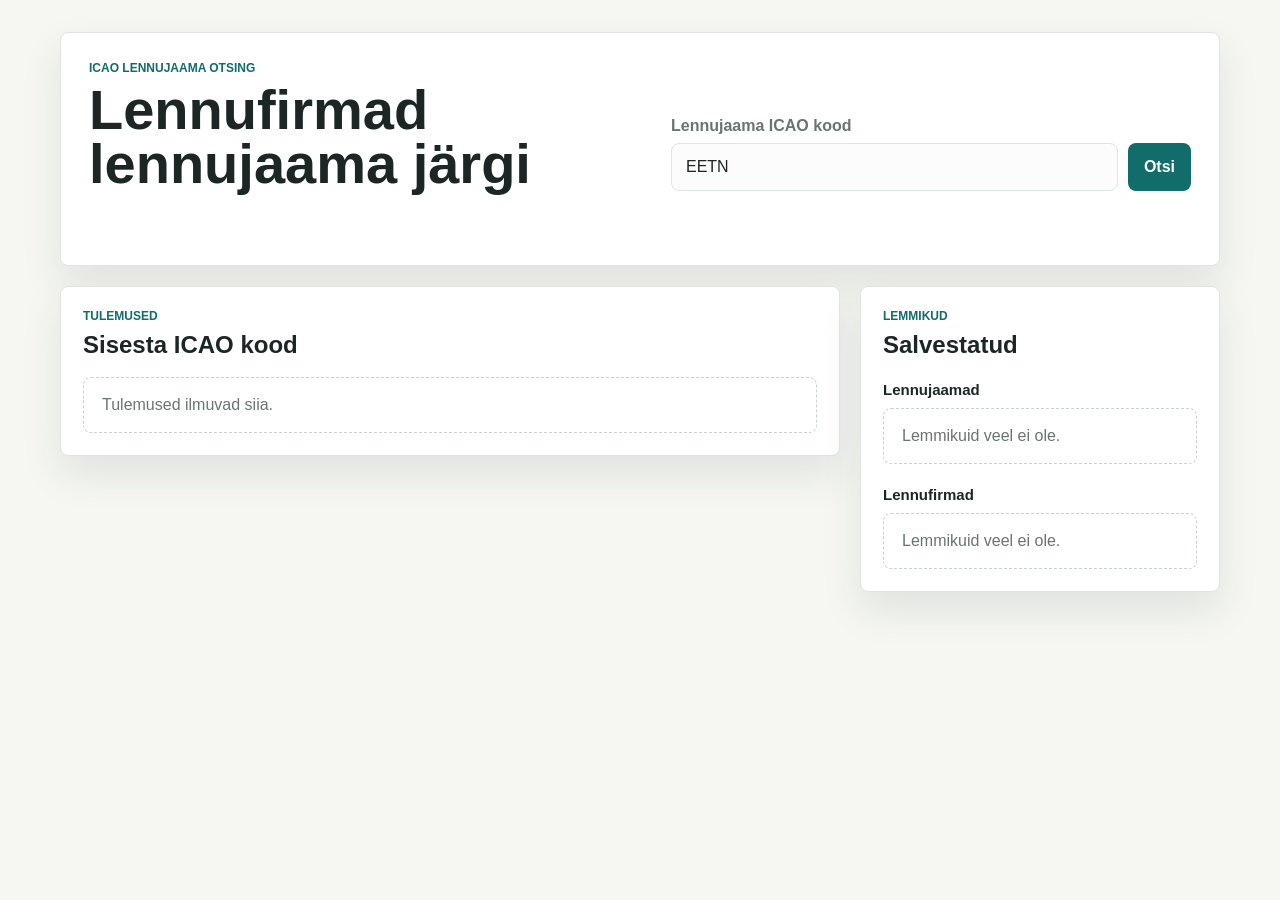
==== index.html @ bd3b9ad5 "UPD" ====
<!doctype html>
<html lang="et">
<head>
    <meta charset="utf-8">
    <meta name="viewport" content="width=device-width, initial-scale=1">
    <title>Lennujaama lennufirmad</title>
    <link rel="stylesheet" href="styles.css">
</head>
<body>
    <main class="app-shell">
        <section class="search-panel">
            <div>
                <p class="eyebrow">ICAO lennujaama otsing</p>
                <h1>Lennufirmad lennujaama järgi</h1>
            </div>

            <form id="searchForm" class="search-form">
                <label for="icaoInput">Lennujaama ICAO kood</label>
                <div class="search-row">
                    <input id="icaoInput" name="icao" type="text" maxlength="4" value="EETN" placeholder="EETN" autocomplete="off" required>
                    <button type="submit">Otsi</button>
                </div>
            </form>

            <div id="status" class="status" role="status"></div>
        </section>

        <section class="content-grid">
            <div class="results-panel">
                <div class="panel-header">
                    <div>
                        <p class="eyebrow">Tulemused</p>
                        <h2 id="airportTitle">Sisesta ICAO kood</h2>
                    </div>
                    <button id="saveAirportBtn" class="secondary hidden" type="button">Salvesta lennujaam</button>
                </div>
                <div id="airlineList" class="airline-list empty-state">Tulemused ilmuvad siia.</div>
            </div>

            <aside class="favorites-panel">
                <div class="panel-header compact">
                    <div>
                        <p class="eyebrow">Lemmikud</p>
                        <h2>Salvestatud</h2>
                    </div>
                </div>

                <h3>Lennujaamad</h3>
                <div id="favoriteAirports" class="favorite-list empty-state">Lemmikuid veel ei ole.</div>

                <h3>Lennufirmad</h3>
                <div id="favoriteAirlines" class="favorite-list empty-state">Lemmikuid veel ei ole.</div>
            </aside>
        </section>
    </main>

    <script src="app.js"></script>
</body>
</html>
---- styles.css ----
:root {
    color-scheme: light;
    --bg: #f6f7f3;
    --panel: #ffffff;
    --ink: #1b2625;
    --muted: #697573;
    --line: #dfe5df;
    --accent: #126c6a;
    --accent-dark: #0b4f4d;
    --warm: #e0a33a;
    --danger: #b64036;
    --shadow: 0 18px 40px rgba(31, 47, 45, 0.10);
}

* {
    box-sizing: border-box;
}

body {
    margin: 0;
    min-height: 100vh;
    background: var(--bg);
    color: var(--ink);
    font-family: Arial, Helvetica, sans-serif;
}

button,
input {
    font: inherit;
}

.app-shell {
    width: min(1160px, calc(100% - 32px));
    margin: 0 auto;
    padding: 32px 0;
}

.search-panel,
.results-panel,
.favorites-panel {
    background: var(--panel);
    border: 1px solid var(--line);
    border-radius: 8px;
    box-shadow: var(--shadow);
}

.search-panel {
    display: grid;
    grid-template-columns: 1fr minmax(320px, 520px);
    gap: 24px;
    align-items: end;
    padding: 28px;
    margin-bottom: 20px;
}

.eyebrow {
    margin: 0 0 8px;
    color: var(--accent);
    font-size: 12px;
    font-weight: 700;
    letter-spacing: 0;
    text-transform: uppercase;
}

h1,
h2,
h3 {
    margin: 0;
}

h1 {
    max-width: 680px;
    font-size: clamp(32px, 7vw, 56px);
    line-height: 0.96;
}

h2 {
    font-size: 24px;
}

h3 {
    margin-top: 22px;
    margin-bottom: 10px;
    font-size: 15px;
}

.search-form label {
    display: block;
    margin-bottom: 8px;
    color: var(--muted);
    font-weight: 700;
}

.search-row {
    display: grid;
    grid-template-columns: 1fr auto;
    gap: 10px;
}

input {
    width: 100%;
    min-height: 48px;
    border: 1px solid var(--line);
    border-radius: 8px;
    padding: 0 14px;
    color: var(--ink);
    background: #fbfcfb;
    text-transform: uppercase;
}

input:focus {
    border-color: var(--accent);
    outline: 3px solid rgba(18, 108, 106, 0.16);
}

button {
    min-height: 44px;
    border: 0;
    border-radius: 8px;
    padding: 0 16px;
    background: var(--accent);
    color: #ffffff;
    font-weight: 700;
    cursor: pointer;
}

button:hover {
    background: var(--accent-dark);
}

button:disabled {
    cursor: not-allowed;
    opacity: 0.55;
}

button.secondary {
    background: #eef5f4;
    color: var(--accent-dark);
    border: 1px solid #cce0df;
}

button.secondary:hover {
    background: #dfeeed;
}

button.ghost {
    min-height: 34px;
    padding: 0 10px;
    background: transparent;
    color: var(--danger);
    border: 1px solid #edd0cd;
}

.status {
    grid-column: 1 / -1;
    min-height: 22px;
    color: var(--muted);
}

.status.error {
    color: var(--danger);
}

.content-grid {
    display: grid;
    grid-template-columns: minmax(0, 1fr) 360px;
    gap: 20px;
    align-items: start;
}

.results-panel,
.favorites-panel {
    padding: 22px;
}

.panel-header {
    display: flex;
    gap: 16px;
    align-items: center;
    justify-content: space-between;
    margin-bottom: 18px;
}

.panel-header.compact {
    margin-bottom: 4px;
}

.airline-list,
.favorite-list {
    display: grid;
    gap: 10px;
}

.airline-card,
.favorite-item {
    display: flex;
    gap: 12px;
    align-items: center;
    justify-content: space-between;
    min-height: 64px;
    padding: 12px;
    border: 1px solid var(--line);
    border-radius: 8px;
    background: #fbfcfb;
}

.airline-main,
.favorite-main {
    min-width: 0;
}

.airline-name,
.favorite-name {
    overflow-wrap: anywhere;
    font-weight: 700;
}

.meta {
    display: flex;
    flex-wrap: wrap;
    gap: 6px;
    margin-top: 7px;
    color: var(--muted);
    font-size: 13px;
}

.tag {
    border-radius: 999px;
    border: 1px solid #d9dfd9;
    padding: 3px 8px;
    background: #ffffff;
}

.empty-state {
    color: var(--muted);
    border: 1px dashed #cad3cc;
    border-radius: 8px;
    padding: 18px;
}

.hidden {
    display: none;
}

@media (max-width: 860px) {
    .search-panel,
    .content-grid {
        grid-template-columns: 1fr;
    }

    .search-panel {
        padding: 22px;
    }
}

@media (max-width: 560px) {
    .app-shell {
        width: min(100% - 20px, 1160px);
        padding: 10px 0;
    }

    .search-row,
    .panel-header,
    .airline-card,
    .favorite-item {
        align-items: stretch;
        flex-direction: column;
    }

    .search-row {
        display: flex;
    }

    button {
        width: 100%;
    }
}
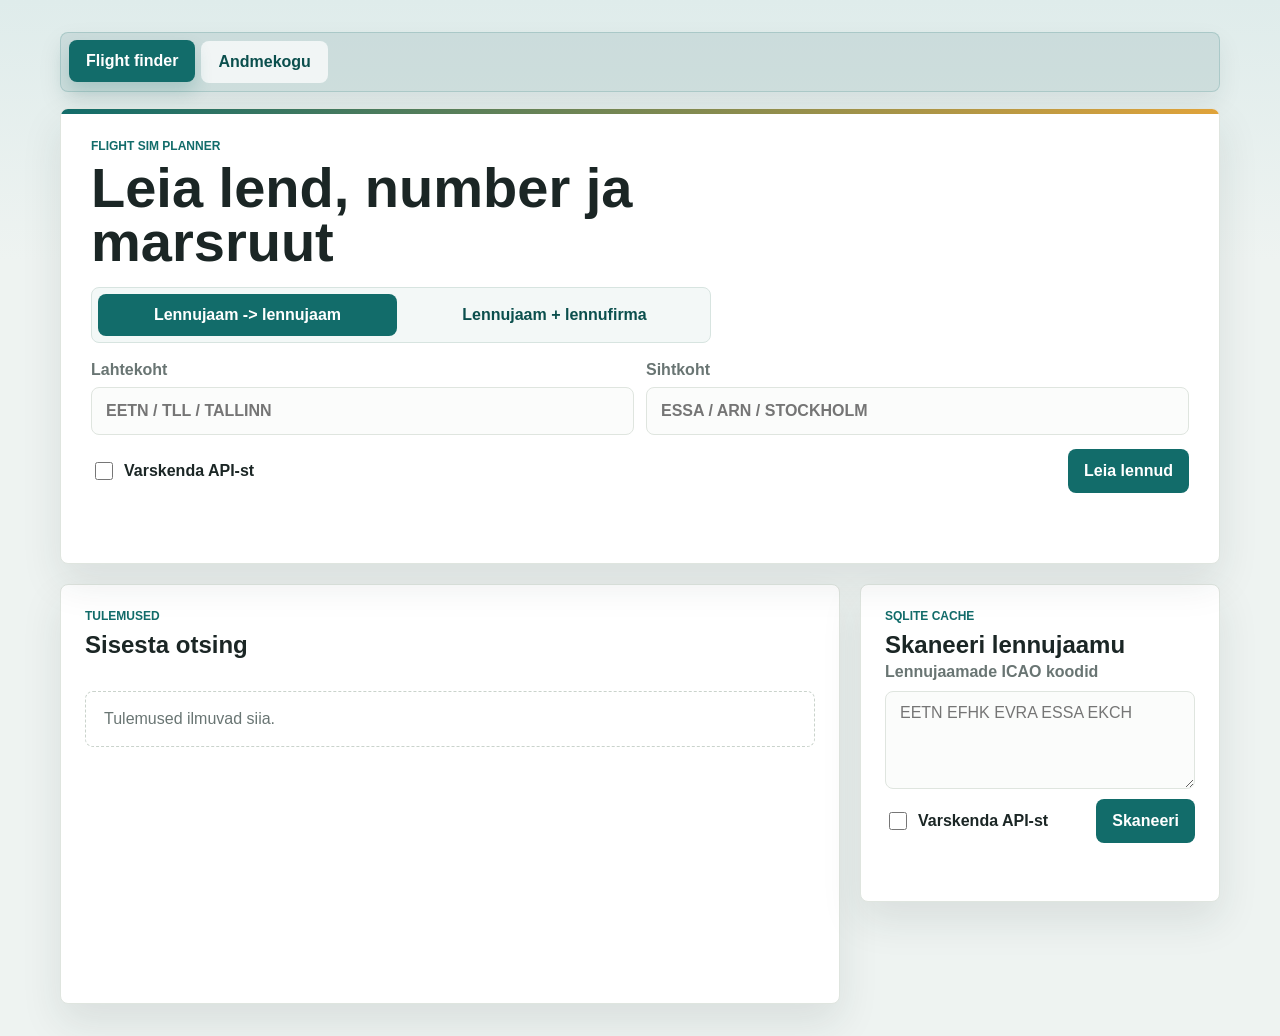
==== commit a953aac4: "UPD2" ====
--- a/index.html
+++ b/index.html
@@ -3,53 +3,115 @@
 <head>
     <meta charset="utf-8">
     <meta name="viewport" content="width=device-width, initial-scale=1">
-    <title>Lennujaama lennufirmad</title>
+    <title>Flight Sim Route Finder</title>
     <link rel="stylesheet" href="styles.css">
 </head>
 <body>
     <main class="app-shell">
-        <section class="search-panel">
-            <div>
-                <p class="eyebrow">ICAO lennujaama otsing</p>
-                <h1>Lennufirmad lennujaama järgi</h1>
+        <nav class="top-nav">
+            <a class="active" href="index.html">Flight finder</a>
+            <a href="airline.html">Andmekogu</a>
+        </nav>
+
+        <section class="planner-hero">
+            <div class="hero-copy">
+                <p class="eyebrow">Flight sim planner</p>
+                <h1>Leia lend, number ja marsruut</h1>
             </div>
 
-            <form id="searchForm" class="search-form">
-                <label for="icaoInput">Lennujaama ICAO kood</label>
-                <div class="search-row">
-                    <input id="icaoInput" name="icao" type="text" maxlength="4" value="EETN" placeholder="EETN" autocomplete="off" required>
-                    <button type="submit">Otsi</button>
+            <div class="mode-tabs" role="tablist" aria-label="Otsinguviis">
+                <button class="mode-tab active" type="button" data-mode="route">Lennujaam -> lennujaam</button>
+                <button class="mode-tab" type="button" data-mode="airline">Lennujaam + lennufirma</button>
+            </div>
+
+            <form id="routeForm" class="planner-form" data-form="route">
+                <div class="field-grid two">
+                    <label>
+                        <span>Lahtekoht</span>
+                        <input id="fromInput" name="from" type="text" placeholder="EETN / TLL / Tallinn" autocomplete="off" required>
+                    </label>
+                    <label>
+                        <span>Sihtkoht</span>
+                        <input id="toInput" name="to" type="text" placeholder="ESSA / ARN / Stockholm" autocomplete="off" required>
+                    </label>
+                </div>
+
+                <div class="form-actions">
+                    <label class="checkbox-row">
+                        <input id="routeRefresh" type="checkbox">
+                        <span>Varskenda API-st</span>
+                    </label>
+                    <button type="submit">Leia lennud</button>
+                </div>
+            </form>
+
+            <form id="airportAirlineForm" class="planner-form hidden" data-form="airline">
+                <div class="field-grid three">
+                    <label>
+                        <span>Lennujaam</span>
+                        <input id="airportInput" name="airport" type="text" placeholder="EETN / TLL / Tallinn" autocomplete="off" required>
+                    </label>
+                    <label>
+                        <span>Lennufirma</span>
+                        <input id="airlineInput" name="airline" type="text" placeholder="BTI / BT / airBaltic" autocomplete="off" required>
+                    </label>
+                    <label>
+                        <span>Suund</span>
+                        <select id="directionInput" name="direction">
+                            <option value="departures">Valjuvad</option>
+                            <option value="arrivals">Saabuvad</option>
+                            <option value="both">Molemad</option>
+                        </select>
+                    </label>
+                </div>
+
+                <div class="form-actions">
+                    <label class="checkbox-row">
+                        <input id="airlineRefresh" type="checkbox">
+                        <span>Varskenda API-st</span>
+                    </label>
+                    <button type="submit">Leia marsruudid</button>
                 </div>
             </form>
 
             <div id="status" class="status" role="status"></div>
         </section>
 
-        <section class="content-grid">
-            <div class="results-panel">
+        <section class="planner-layout">
+            <section class="results-panel planner-results">
                 <div class="panel-header">
                     <div>
                         <p class="eyebrow">Tulemused</p>
-                        <h2 id="airportTitle">Sisesta ICAO kood</h2>
-                    </div>
-                    <button id="saveAirportBtn" class="secondary hidden" type="button">Salvesta lennujaam</button>
-                </div>
-                <div id="airlineList" class="airline-list empty-state">Tulemused ilmuvad siia.</div>
-            </div>
-
-            <aside class="favorites-panel">
-                <div class="panel-header compact">
-                    <div>
-                        <p class="eyebrow">Lemmikud</p>
-                        <h2>Salvestatud</h2>
+                        <h2 id="resultsTitle">Sisesta otsing</h2>
                     </div>
                 </div>
 
-                <h3>Lennujaamad</h3>
-                <div id="favoriteAirports" class="favorite-list empty-state">Lemmikuid veel ei ole.</div>
+                <div id="summaryStats" class="summary-stats"></div>
+                <div id="resultsList" class="results-list empty-state">Tulemused ilmuvad siia.</div>
+            </section>
 
-                <h3>Lennufirmad</h3>
-                <div id="favoriteAirlines" class="favorite-list empty-state">Lemmikuid veel ei ole.</div>
+            <aside class="scan-panel">
+                <div class="panel-header compact">
+                    <div>
+                        <p class="eyebrow">SQLite cache</p>
+                        <h2>Skaneeri lennujaamu</h2>
+                    </div>
+                </div>
+
+                <form id="scanForm" class="scan-form">
+                    <label for="scanAirports">Lennujaamade ICAO koodid</label>
+                    <textarea id="scanAirports" rows="4" placeholder="EETN EFHK EVRA ESSA EKCH"></textarea>
+                    <div class="scan-actions">
+                        <label class="checkbox-row">
+                            <input id="scanRefresh" type="checkbox">
+                            <span>Varskenda API-st</span>
+                        </label>
+                        <button type="submit">Skaneeri</button>
+                    </div>
+                </form>
+
+                <div id="scanStatus" class="status" role="status"></div>
+                <div id="scanResults" class="scan-results"></div>
             </aside>
         </section>
     </main>
--- a/styles.css
+++ b/styles.css
@@ -1,15 +1,17 @@
 :root {
     color-scheme: light;
-    --bg: #f6f7f3;
+    --bg: #eef3f1;
     --panel: #ffffff;
     --ink: #1b2625;
     --muted: #697573;
     --line: #dfe5df;
     --accent: #126c6a;
     --accent-dark: #0b4f4d;
+    --accent-soft: #e7f3f2;
     --warm: #e0a33a;
     --danger: #b64036;
     --shadow: 0 18px 40px rgba(31, 47, 45, 0.10);
+    --soft-shadow: 0 10px 24px rgba(31, 47, 45, 0.08);
 }
 
 * {
@@ -19,13 +21,17 @@
 body {
     margin: 0;
     min-height: 100vh;
-    background: var(--bg);
+    background:
+        linear-gradient(180deg, #dfeceb 0, rgba(223, 236, 235, 0) 260px),
+        var(--bg);
     color: var(--ink);
     font-family: Arial, Helvetica, sans-serif;
 }
 
 button,
-input {
+input,
+textarea,
+select {
     font: inherit;
 }
 
@@ -36,8 +42,10 @@
 }
 
 .search-panel,
+.planner-hero,
 .results-panel,
-.favorites-panel {
+.favorites-panel,
+.scan-panel {
     background: var(--panel);
     border: 1px solid var(--line);
     border-radius: 8px;
@@ -49,8 +57,71 @@
     grid-template-columns: 1fr minmax(320px, 520px);
     gap: 24px;
     align-items: end;
-    padding: 28px;
+    padding: 30px;
     margin-bottom: 20px;
+    overflow: hidden;
+    position: relative;
+}
+
+.planner-hero {
+    display: grid;
+    gap: 18px;
+    padding: 30px;
+    margin-bottom: 20px;
+    overflow: hidden;
+    position: relative;
+}
+
+.planner-hero::before {
+    content: "";
+    position: absolute;
+    inset: 0 0 auto;
+    height: 5px;
+    background: linear-gradient(90deg, var(--accent), var(--warm));
+}
+
+.planner-hero > * {
+    position: relative;
+}
+
+.hero-copy h1 {
+    max-width: 780px;
+}
+
+.mode-tabs {
+    display: grid;
+    grid-template-columns: repeat(2, minmax(0, 1fr));
+    gap: 8px;
+    width: min(100%, 620px);
+    padding: 6px;
+    border: 1px solid #d7e4e0;
+    border-radius: 8px;
+    background: #f3f8f7;
+}
+
+.mode-tab {
+    min-height: 42px;
+    background: transparent;
+    color: var(--accent-dark);
+    border: 1px solid transparent;
+}
+
+.mode-tab:hover,
+.mode-tab.active {
+    background: var(--accent);
+    color: #ffffff;
+}
+
+.search-panel::before {
+    content: "";
+    position: absolute;
+    inset: 0 0 auto;
+    height: 5px;
+    background: linear-gradient(90deg, var(--accent), var(--warm));
+}
+
+.search-panel > * {
+    position: relative;
 }
 
 .eyebrow {
@@ -97,18 +168,37 @@
     gap: 10px;
 }
 
-input {
+input,
+textarea,
+select {
     width: 100%;
-    min-height: 48px;
     border: 1px solid var(--line);
     border-radius: 8px;
-    padding: 0 14px;
     color: var(--ink);
     background: #fbfcfb;
+}
+
+input {
+    min-height: 48px;
+    padding: 0 14px;
     text-transform: uppercase;
 }
 
-input:focus {
+select {
+    min-height: 48px;
+    padding: 0 14px;
+}
+
+textarea {
+    min-height: 92px;
+    padding: 12px 14px;
+    resize: vertical;
+    text-transform: uppercase;
+}
+
+input:focus,
+textarea:focus,
+select:focus {
     border-color: var(--accent);
     outline: 3px solid rgba(18, 108, 106, 0.16);
 }
@@ -122,10 +212,12 @@
     color: #ffffff;
     font-weight: 700;
     cursor: pointer;
+    transition: background 160ms ease, border-color 160ms ease, color 160ms ease, transform 160ms ease;
 }
 
 button:hover {
     background: var(--accent-dark);
+    transform: translateY(-1px);
 }
 
 button:disabled {
@@ -151,6 +243,49 @@
     border: 1px solid #edd0cd;
 }
 
+.top-nav {
+    display: flex;
+    flex-wrap: wrap;
+    gap: 6px;
+    align-items: center;
+    justify-content: flex-start;
+    margin-bottom: 16px;
+    padding: 8px;
+    background: rgba(11, 79, 77, 0.10);
+    border: 1px solid rgba(18, 108, 106, 0.18);
+    border-radius: 8px;
+    box-shadow: var(--soft-shadow);
+}
+
+.top-nav a,
+.button-link {
+    display: inline-flex;
+    align-items: center;
+    justify-content: center;
+    min-height: 42px;
+    border-radius: 8px;
+    padding: 0 16px;
+    color: var(--accent-dark);
+    font-weight: 700;
+    text-decoration: none;
+    background: rgba(255, 255, 255, 0.72);
+    border: 1px solid transparent;
+    transition: background 160ms ease, color 160ms ease, transform 160ms ease, box-shadow 160ms ease;
+}
+
+.top-nav a.active,
+.top-nav a:hover,
+.button-link:hover {
+    color: #ffffff;
+    background: var(--accent);
+    box-shadow: 0 10px 18px rgba(18, 108, 106, 0.20);
+    transform: translateY(-1px);
+}
+
+.secondary-link {
+    min-height: 44px;
+}
+
 .status {
     grid-column: 1 / -1;
     min-height: 22px;
@@ -168,9 +303,98 @@
     align-items: start;
 }
 
+.planner-layout {
+    display: grid;
+    grid-template-columns: minmax(0, 1fr) 360px;
+    gap: 20px;
+    align-items: start;
+}
+
+.planner-results {
+    min-height: 420px;
+}
+
 .results-panel,
-.favorites-panel {
-    padding: 22px;
+.favorites-panel,
+.scan-panel {
+    padding: 24px;
+}
+
+.planner-form {
+    display: grid;
+    gap: 14px;
+}
+
+.field-grid {
+    display: grid;
+    gap: 12px;
+}
+
+.field-grid.two {
+    grid-template-columns: repeat(2, minmax(0, 1fr));
+}
+
+.field-grid.three {
+    grid-template-columns: 1fr 1fr 180px;
+}
+
+.field-grid label,
+.planner-form label {
+    display: grid;
+    gap: 8px;
+    color: var(--muted);
+    font-weight: 700;
+}
+
+.form-actions {
+    display: flex;
+    gap: 12px;
+    align-items: center;
+    justify-content: space-between;
+}
+
+.scan-panel {
+    margin-bottom: 20px;
+}
+
+.scan-form {
+    display: grid;
+    gap: 10px;
+}
+
+.scan-form label {
+    color: var(--muted);
+    font-weight: 700;
+}
+
+.scan-actions {
+    display: flex;
+    gap: 12px;
+    align-items: center;
+    justify-content: space-between;
+}
+
+.checkbox-row {
+    display: inline-flex;
+    gap: 8px;
+    align-items: center;
+    min-height: 44px;
+    color: var(--ink);
+}
+
+.planner-form .checkbox-row,
+.scan-form .checkbox-row {
+    display: inline-flex;
+    grid-template-columns: none;
+    gap: 8px;
+    align-items: center;
+    color: var(--ink);
+}
+
+.checkbox-row input {
+    width: 18px;
+    min-height: 18px;
+    accent-color: var(--accent);
 }
 
 .panel-header {
@@ -185,10 +409,43 @@
     margin-bottom: 4px;
 }
 
+.summary-stats {
+    display: grid;
+    grid-template-columns: repeat(3, minmax(0, 1fr));
+    gap: 10px;
+    margin-bottom: 14px;
+}
+
+.summary-card {
+    display: grid;
+    gap: 4px;
+    border: 1px solid #dce6e2;
+    border-radius: 8px;
+    padding: 12px;
+    background: #fbfcfb;
+}
+
+.summary-card span {
+    color: var(--muted);
+    font-size: 12px;
+    font-weight: 700;
+    text-transform: uppercase;
+}
+
+.summary-card strong {
+    overflow-wrap: anywhere;
+    font-size: 22px;
+}
+
+.results-list {
+    display: grid;
+    gap: 14px;
+}
+
 .airline-list,
 .favorite-list {
     display: grid;
-    gap: 10px;
+    gap: 14px;
 }
 
 .airline-card,
@@ -198,10 +455,30 @@
     align-items: center;
     justify-content: space-between;
     min-height: 64px;
-    padding: 12px;
+    padding: 14px;
     border: 1px solid var(--line);
     border-radius: 8px;
     background: #fbfcfb;
+}
+
+.airline-card {
+    display: block;
+    box-shadow: 0 8px 18px rgba(31, 47, 45, 0.05);
+}
+
+.airline-card-header,
+.favorite-actions,
+.airline-actions {
+    display: flex;
+    gap: 10px;
+    align-items: center;
+    justify-content: space-between;
+}
+
+.airline-actions,
+.favorite-actions {
+    flex-wrap: wrap;
+    justify-content: flex-end;
 }
 
 .airline-main,
@@ -212,7 +489,18 @@
 .airline-name,
 .favorite-name {
     overflow-wrap: anywhere;
-    font-weight: 700;
+    font-size: 17px;
+    font-weight: 700;
+}
+
+.result-count {
+    min-width: max-content;
+    border-radius: 999px;
+    padding: 7px 10px;
+    color: var(--accent-dark);
+    font-size: 13px;
+    font-weight: 800;
+    background: var(--accent-soft);
 }
 
 .meta {
@@ -231,11 +519,173 @@
     background: #ffffff;
 }
 
+.flight-list {
+    display: grid;
+    gap: 10px;
+    margin-top: 14px;
+}
+
+.flight-card {
+    display: grid;
+    grid-template-columns: minmax(92px, 0.5fr) minmax(260px, 2fr) auto;
+    gap: 12px;
+    align-items: center;
+    min-height: 78px;
+    border: 1px solid #dce6e2;
+    border-radius: 8px;
+    padding: 12px;
+    background: linear-gradient(180deg, #ffffff, #f8fbfa);
+    box-shadow: 0 8px 18px rgba(31, 47, 45, 0.05);
+}
+
+.flight-card.large {
+    min-height: 86px;
+}
+
+.flight-number-block,
+.flight-status,
+.airport-box {
+    border-radius: 8px;
+    border: 1px solid #e1e8e4;
+    background: #ffffff;
+}
+
+.flight-number-block {
+    display: grid;
+    gap: 4px;
+    padding: 10px 12px;
+}
+
+.flight-number {
+    color: var(--ink);
+    font-size: 18px;
+    font-weight: 800;
+}
+
+.flight-label,
+.airport-label {
+    color: var(--muted);
+    font-size: 11px;
+    font-weight: 700;
+    text-transform: uppercase;
+}
+
+.route-card {
+    display: grid;
+    grid-template-columns: minmax(0, 1fr) 34px minmax(0, 1fr);
+    gap: 8px;
+    align-items: center;
+}
+
+.airport-box {
+    display: grid;
+    gap: 4px;
+    min-width: 0;
+    padding: 10px 12px;
+}
+
+.airport-code {
+    overflow-wrap: anywhere;
+    font-size: 18px;
+    font-weight: 800;
+}
+
+.airport-name {
+    overflow: hidden;
+    color: var(--muted);
+    font-size: 12px;
+    text-overflow: ellipsis;
+    white-space: nowrap;
+}
+
+.route-arrow {
+    display: grid;
+    place-items: center;
+    width: 34px;
+    height: 34px;
+    border-radius: 999px;
+    color: #ffffff;
+    background: var(--accent);
+    font-weight: 800;
+}
+
+.flight-status {
+    justify-self: end;
+    min-width: 92px;
+    padding: 8px 10px;
+    color: var(--accent-dark);
+    font-size: 13px;
+    font-weight: 800;
+    text-align: center;
+    background: var(--accent-soft);
+}
+
+.flight-side {
+    display: grid;
+    gap: 6px;
+    justify-items: end;
+}
+
+.flight-side .flight-status {
+    justify-self: stretch;
+}
+
+.call-sign {
+    color: var(--muted);
+    font-size: 12px;
+    font-weight: 700;
+}
+
+.empty-inline {
+    color: var(--muted);
+    border: 1px dashed #cad3cc;
+    border-radius: 8px;
+    padding: 12px;
+    background: #ffffff;
+}
+
 .empty-state {
     color: var(--muted);
     border: 1px dashed #cad3cc;
     border-radius: 8px;
     padding: 18px;
+}
+
+.scan-results {
+    display: grid;
+    gap: 8px;
+    margin-top: 12px;
+}
+
+.scan-result {
+    display: grid;
+    grid-template-columns: minmax(130px, 1fr) auto auto;
+    gap: 10px;
+    align-items: center;
+    border: 1px solid #dce6e2;
+    border-radius: 8px;
+    padding: 10px 12px;
+    background: #fbfcfb;
+}
+
+.scan-result strong {
+    display: block;
+}
+
+.scan-result span,
+.scan-error {
+    color: var(--muted);
+    font-size: 12px;
+}
+
+.scan-result.error {
+    border-color: #edd0cd;
+    background: #fff8f7;
+}
+
+.scan-error {
+    grid-column: 1 / -1;
+    color: var(--danger);
 }
 
 .hidden {
@@ -244,12 +694,27 @@
 
 @media (max-width: 860px) {
     .search-panel,
-    .content-grid {
+    .content-grid,
+    .planner-layout,
+    .field-grid.two,
+    .field-grid.three {
         grid-template-columns: 1fr;
     }
 
     .search-panel {
         padding: 22px;
+    }
+
+    .flight-card {
+        grid-template-columns: 1fr;
+    }
+
+    .flight-status {
+        justify-self: stretch;
+    }
+
+    .summary-stats {
+        grid-template-columns: 1fr;
     }
 }
 
@@ -261,12 +726,38 @@
 
     .search-row,
     .panel-header,
-    .airline-card,
-    .favorite-item {
+    .airline-card-header,
+    .favorite-item,
+    .form-actions,
+    .scan-actions,
+    .scan-result {
         align-items: stretch;
         flex-direction: column;
     }
 
+    .mode-tabs {
+        grid-template-columns: 1fr;
+    }
+
+    .scan-result {
+        display: flex;
+    }
+
+    .airline-actions,
+    .favorite-actions {
+        align-items: stretch;
+        flex-direction: column;
+    }
+
+    .route-card {
+        grid-template-columns: 1fr;
+    }
+
+    .route-arrow {
+        justify-self: center;
+        transform: rotate(90deg);
+    }
+
     .search-row {
         display: flex;
     }
